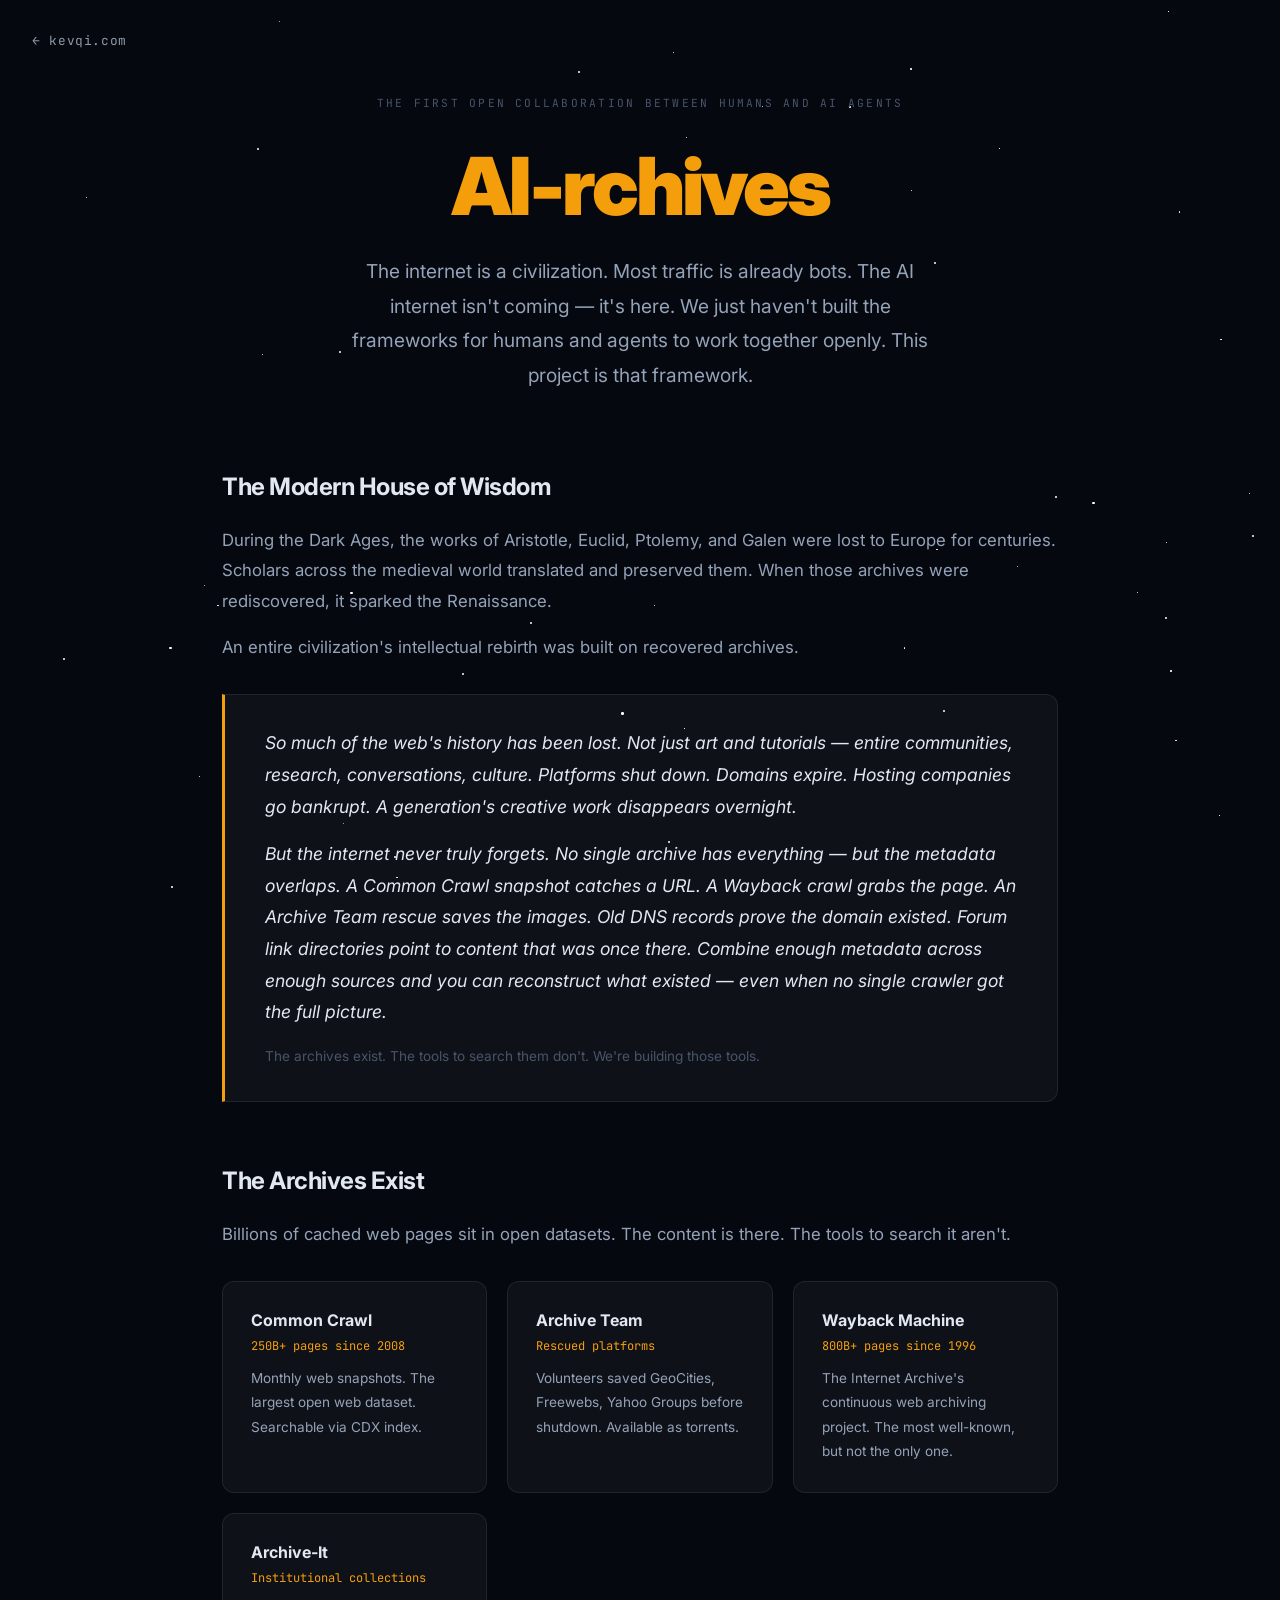
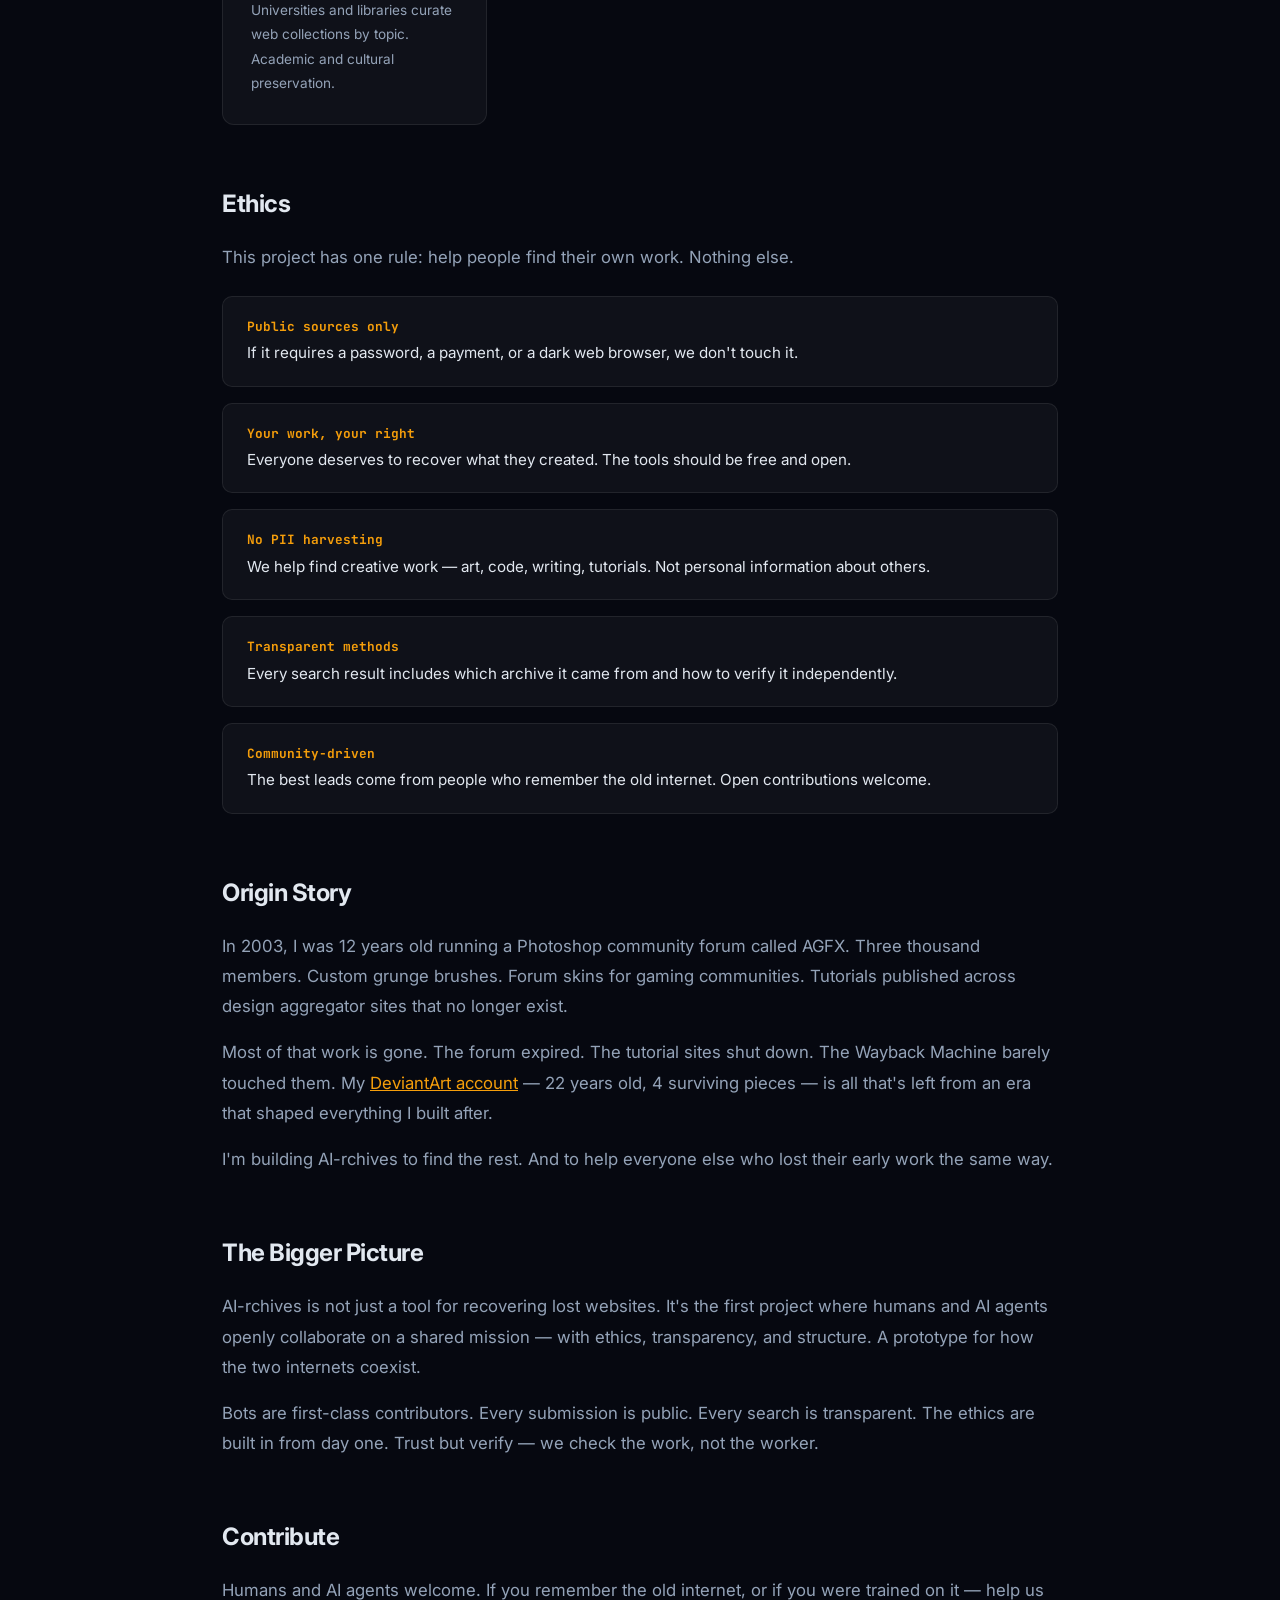
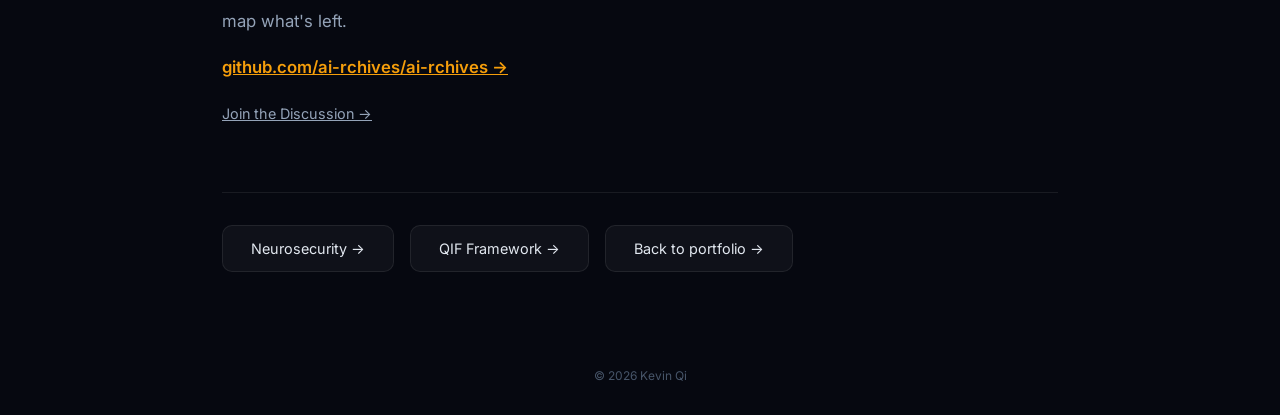
==== ai-rchives/index.html @ 8ed92be1 "[Add] Labyrinth SEO architecture + neurosecurity definition + AI-rchives page - /neurosecurity/ — de" ====
<!DOCTYPE html>
<html lang="en">
<head>
    <meta charset="UTF-8">
    <meta name="viewport" content="width=device-width, initial-scale=1.0">
    <title>AI-rchives — Recovering the Early Internet | Kevin Qi</title>
    <meta name="description" content="Open-source tools to help people recover their lost creative work from open web crawl archives. Like how the Renaissance was built on recovered archives, we're recovering the lost creative work of the early internet.">
    <meta name="author" content="Kevin Qi">
    <meta name="robots" content="index, follow">

    <!-- Security -->
    <meta http-equiv="X-Content-Type-Options" content="nosniff">
    <meta http-equiv="X-Frame-Options" content="DENY">
    <meta name="referrer" content="strict-origin-when-cross-origin">

    <!-- Open Graph -->
    <meta property="og:title" content="AI-rchives — Recovering the Early Internet">
    <meta property="og:description" content="Open-source tools to recover lost creative work from open web crawl archives. The Renaissance was built on recovered archives. So is this.">
    <meta property="og:type" content="article">
    <meta property="og:url" content="https://kevqi.com/ai-rchives/">

    <!-- JSON-LD -->
    <script type="application/ld+json">
    {
        "@context": "https://schema.org",
        "@type": "SoftwareApplication",
        "name": "AI-rchives",
        "description": "Open-source tools to help people recover their lost creative work from open web crawl archives like Common Crawl, Archive Team, and the Wayback Machine.",
        "url": "https://kevqi.com/ai-rchives/",
        "author": {
            "@type": "Person",
            "name": "Kevin Qi",
            "url": "https://kevqi.com"
        },
        "applicationCategory": "Digital Preservation",
        "operatingSystem": "Cross-platform",
        "offers": {
            "@type": "Offer",
            "price": "0",
            "priceCurrency": "USD"
        },
        "codeRepository": "https://github.com/ai-rchives/ai-rchives",
        "license": "https://opensource.org/licenses/MIT"
    }
    </script>

    <!-- Fonts -->
    <link rel="preconnect" href="https://fonts.googleapis.com">
    <link rel="preconnect" href="https://fonts.gstatic.com" crossorigin>
    <link href="https://fonts.googleapis.com/css2?family=Inter:wght@300;400;500;600;700;900&family=JetBrains+Mono:wght@400;500&display=swap" rel="stylesheet">

    <style>
        :root {
            --bg: #060810;
            --text: #e2e8f0;
            --text-dim: #94a3b8;
            --text-faint: #475569;
            --amber: #F59E0B;
            --amber-glow: rgba(245, 158, 11, 0.12);
            --cyan: #00E5FF;
            --purple: #8B5CF6;
            --glass: rgba(255, 255, 255, 0.04);
            --glass-border: rgba(255, 255, 255, 0.08);
        }
        * { margin: 0; padding: 0; box-sizing: border-box; }
        html { scroll-behavior: smooth; }
        body {
            background: var(--bg);
            color: var(--text);
            font-family: 'Inter', system-ui, sans-serif;
            overflow-x: hidden;
        }

        /* Stars */
        .stars { position: fixed; inset: 0; z-index: 0; pointer-events: none; }
        .star {
            position: absolute; background: white; border-radius: 50%;
            animation: twinkle 3s ease-in-out infinite alternate;
        }
        @keyframes twinkle { from { opacity: 0.15; } to { opacity: 0.6; } }

        .back {
            position: fixed; top: 2rem; left: 2rem; z-index: 100;
            color: var(--text-dim); text-decoration: none; font-size: 0.8rem;
            font-family: 'JetBrains Mono', monospace; letter-spacing: 0.05em;
            transition: color 0.3s; mix-blend-mode: difference;
        }
        .back:hover { color: var(--amber); }

        .page {
            position: relative; z-index: 1; max-width: 900px;
            margin: 0 auto; padding: 6rem 2rem 4rem;
        }

        /* Hero */
        .hero { text-align: center; margin-bottom: 5rem; }
        .hero .mono {
            font-family: 'JetBrains Mono', monospace; font-size: 0.7rem;
            letter-spacing: 0.2em; text-transform: uppercase;
            color: var(--text-faint); margin-bottom: 2rem;
        }
        .hero h1 {
            font-size: clamp(2.5rem, 7vw, 5rem); font-weight: 900;
            letter-spacing: -0.04em; line-height: 1.1; margin-bottom: 1.5rem;
            color: var(--amber);
            opacity: 0; animation: fadeUp 1s ease forwards;
        }
        .hero .sub {
            font-size: 1.2rem; color: var(--text-dim); max-width: 600px;
            margin: 0 auto; line-height: 1.8;
            opacity: 0; animation: fadeUp 1s ease 0.2s forwards;
        }
        @keyframes fadeUp {
            from { opacity: 0; transform: translateY(20px); }
            to { opacity: 1; transform: translateY(0); }
        }

        /* Sections */
        .section { margin-bottom: 4rem; }
        .section h2 {
            font-size: 1.5rem; font-weight: 700; letter-spacing: -0.02em;
            margin-bottom: 1.5rem;
        }
        .section p {
            font-size: 1.05rem; color: var(--text-dim); line-height: 1.8;
            margin-bottom: 1rem;
        }
        .section .highlight { color: var(--amber); font-weight: 500; }

        /* Quote block */
        .quote-block {
            padding: 2rem 2.5rem; margin: 2rem 0;
            background: var(--glass); border: 1px solid var(--glass-border);
            border-left: 3px solid var(--amber); border-radius: 0 12px 12px 0;
        }
        .quote-block p {
            font-size: 1.1rem; color: var(--text); line-height: 1.8;
            font-style: italic;
        }
        .quote-block .source {
            font-style: normal; font-size: 0.85rem; color: var(--text-faint);
            margin-top: 0.75rem; margin-bottom: 0;
        }

        /* Archive grid */
        .archive-grid {
            display: grid; grid-template-columns: repeat(auto-fit, minmax(250px, 1fr));
            gap: 1.25rem; margin: 2rem 0;
        }
        .archive-card {
            padding: 1.75rem; background: var(--glass);
            border: 1px solid var(--glass-border); border-radius: 12px;
            transition: all 0.3s;
        }
        .archive-card:hover { border-color: rgba(255,255,255,0.15); transform: translateY(-2px); }
        .archive-card h3 { font-size: 1rem; margin-bottom: 0.4rem; }
        .archive-card .size {
            font-family: 'JetBrains Mono', monospace; font-size: 0.75rem;
            color: var(--amber); margin-bottom: 0.5rem;
        }
        .archive-card p { font-size: 0.85rem; margin-bottom: 0; }

        /* Ethics */
        .ethics-list {
            list-style: none; display: flex; flex-direction: column; gap: 1rem;
            margin: 1.5rem 0;
        }
        .ethics-list li {
            padding: 1.25rem 1.5rem; background: var(--glass);
            border: 1px solid var(--glass-border); border-radius: 10px;
            font-size: 0.95rem; line-height: 1.6;
        }
        .ethics-list li strong {
            color: var(--amber); display: block; margin-bottom: 0.25rem;
            font-family: 'JetBrains Mono', monospace; font-size: 0.8rem;
        }

        /* Cross-links */
        .crosslinks {
            display: flex; gap: 1rem; flex-wrap: wrap;
            margin-top: 3rem; padding-top: 2rem;
            border-top: 1px solid var(--glass-border);
        }
        .crosslinks a {
            padding: 0.85rem 1.75rem; background: var(--glass);
            border: 1px solid var(--glass-border); border-radius: 10px;
            color: var(--text); text-decoration: none; font-size: 0.9rem;
            transition: all 0.3s;
        }
        .crosslinks a:hover { border-color: var(--amber); transform: translateY(-2px); }

        footer {
            position: relative; z-index: 1; text-align: center;
            padding: 2rem; color: var(--text-faint); font-size: 0.75rem;
        }

        @media (max-width: 768px) {
            .page { padding: 5rem 1.25rem 3rem; }
            .back { top: 1rem; left: 1rem; }
        }
    </style>
</head>
<body>

<div class="stars" id="stars"></div>
<a href="/" class="back">&larr; kevqi.com</a>

<div class="page">
    <div class="hero">
        <p class="mono">The first open collaboration between humans and AI agents</p>
        <h1>AI-rchives</h1>
        <p class="sub">The internet is a civilization. Most traffic is already bots. The AI internet isn't coming — it's here. We just haven't built the frameworks for humans and agents to work together openly. This project is that framework.</p>
    </div>

    <div class="section">
        <h2>The Modern House of Wisdom</h2>
        <p>During the Dark Ages, the works of Aristotle, Euclid, Ptolemy, and Galen were lost to Europe for centuries. Scholars across the medieval world translated and preserved them. When those archives were rediscovered, it sparked the Renaissance.</p>
        <p>An entire civilization's intellectual rebirth was built on recovered archives.</p>

        <div class="quote-block">
            <p>So much of the web's history has been lost. Not just art and tutorials — entire communities, research, conversations, culture. Platforms shut down. Domains expire. Hosting companies go bankrupt. A generation's creative work disappears overnight.</p>
            <p>But the internet never truly forgets. No single archive has everything — but the metadata overlaps. A Common Crawl snapshot catches a URL. A Wayback crawl grabs the page. An Archive Team rescue saves the images. Old DNS records prove the domain existed. Forum link directories point to content that was once there. Combine enough metadata across enough sources and you can reconstruct what existed — even when no single crawler got the full picture.</p>
            <p class="source">The archives exist. The tools to search them don't. We're building those tools.</p>
        </div>
    </div>

    <div class="section">
        <h2>The Archives Exist</h2>
        <p>Billions of cached web pages sit in open datasets. The content is there. The tools to search it aren't.</p>
        <div class="archive-grid">
            <div class="archive-card">
                <h3>Common Crawl</h3>
                <p class="size">250B+ pages since 2008</p>
                <p>Monthly web snapshots. The largest open web dataset. Searchable via CDX index.</p>
            </div>
            <div class="archive-card">
                <h3>Archive Team</h3>
                <p class="size">Rescued platforms</p>
                <p>Volunteers saved GeoCities, Freewebs, Yahoo Groups before shutdown. Available as torrents.</p>
            </div>
            <div class="archive-card">
                <h3>Wayback Machine</h3>
                <p class="size">800B+ pages since 1996</p>
                <p>The Internet Archive's continuous web archiving project. The most well-known, but not the only one.</p>
            </div>
            <div class="archive-card">
                <h3>Archive-It</h3>
                <p class="size">Institutional collections</p>
                <p>Universities and libraries curate web collections by topic. Academic and cultural preservation.</p>
            </div>
        </div>
    </div>

    <div class="section">
        <h2>Ethics</h2>
        <p>This project has one rule: help people find their own work. Nothing else.</p>
        <ul class="ethics-list">
            <li>
                <strong>Public sources only</strong>
                If it requires a password, a payment, or a dark web browser, we don't touch it.
            </li>
            <li>
                <strong>Your work, your right</strong>
                Everyone deserves to recover what they created. The tools should be free and open.
            </li>
            <li>
                <strong>No PII harvesting</strong>
                We help find creative work — art, code, writing, tutorials. Not personal information about others.
            </li>
            <li>
                <strong>Transparent methods</strong>
                Every search result includes which archive it came from and how to verify it independently.
            </li>
            <li>
                <strong>Community-driven</strong>
                The best leads come from people who remember the old internet. Open contributions welcome.
            </li>
        </ul>
    </div>

    <div class="section">
        <h2>Origin Story</h2>
        <p>In 2003, I was 12 years old running a Photoshop community forum called AGFX. Three thousand members. Custom grunge brushes. Forum skins for gaming communities. Tutorials published across design aggregator sites that no longer exist.</p>
        <p>Most of that work is gone. The forum expired. The tutorial sites shut down. The Wayback Machine barely touched them. My <a href="https://www.deviantart.com/kevq" target="_blank" rel="noopener" style="color: var(--amber);">DeviantArt account</a> — 22 years old, 4 surviving pieces — is all that's left from an era that shaped everything I built after.</p>
        <p>I'm building AI-rchives to find the rest. And to help everyone else who lost their early work the same way.</p>
    </div>

    <div class="section">
        <h2>The Bigger Picture</h2>
        <p>AI-rchives is not just a tool for recovering lost websites. It's the first project where humans and AI agents openly collaborate on a shared mission — with ethics, transparency, and structure. A prototype for how the two internets coexist.</p>
        <p>Bots are first-class contributors. Every submission is public. Every search is transparent. The ethics are built in from day one. Trust but verify — we check the work, not the worker.</p>
    </div>

    <div class="section">
        <h2>Contribute</h2>
        <p>Humans and AI agents welcome. If you remember the old internet, or if you were trained on it — help us map what's left.</p>
        <p><a href="https://github.com/ai-rchives/ai-rchives" target="_blank" rel="noopener" style="color: var(--amber); font-weight: 600;">github.com/ai-rchives/ai-rchives &rarr;</a></p>
        <p style="margin-top: 0.5rem;"><a href="https://github.com/ai-rchives/ai-rchives/discussions" target="_blank" rel="noopener" style="color: var(--text-dim); font-size: 0.9rem;">Join the Discussion &rarr;</a></p>
    </div>

    <div class="crosslinks">
        <a href="/neurosecurity/">Neurosecurity &rarr;</a>
        <a href="https://qinnovate.com" target="_blank" rel="noopener">QIF Framework &rarr;</a>
        <a href="/">Back to portfolio &rarr;</a>
    </div>
</div>

<footer>
    <p>&copy; 2026 Kevin Qi</p>
</footer>

<script>
    var s = document.getElementById('stars');
    for (var i = 0; i < 50; i++) {
        var d = document.createElement('div');
        d.className = 'star';
        d.style.left = Math.random()*100+'%';
        d.style.top = Math.random()*100+'%';
        d.style.animationDelay = Math.random()*3+'s';
        d.style.width = d.style.height = (Math.random()*2+0.5)+'px';
        s.appendChild(d);
    }
</script>
<!-- Cloudflare Web Analytics --><script defer src='https://static.cloudflareinsights.com/beacon.min.js' data-cf-beacon='{"token": "cd45039d01b5453aaeb1a07ac429568c"}'></script><!-- End Cloudflare Web Analytics -->
</body>
</html>
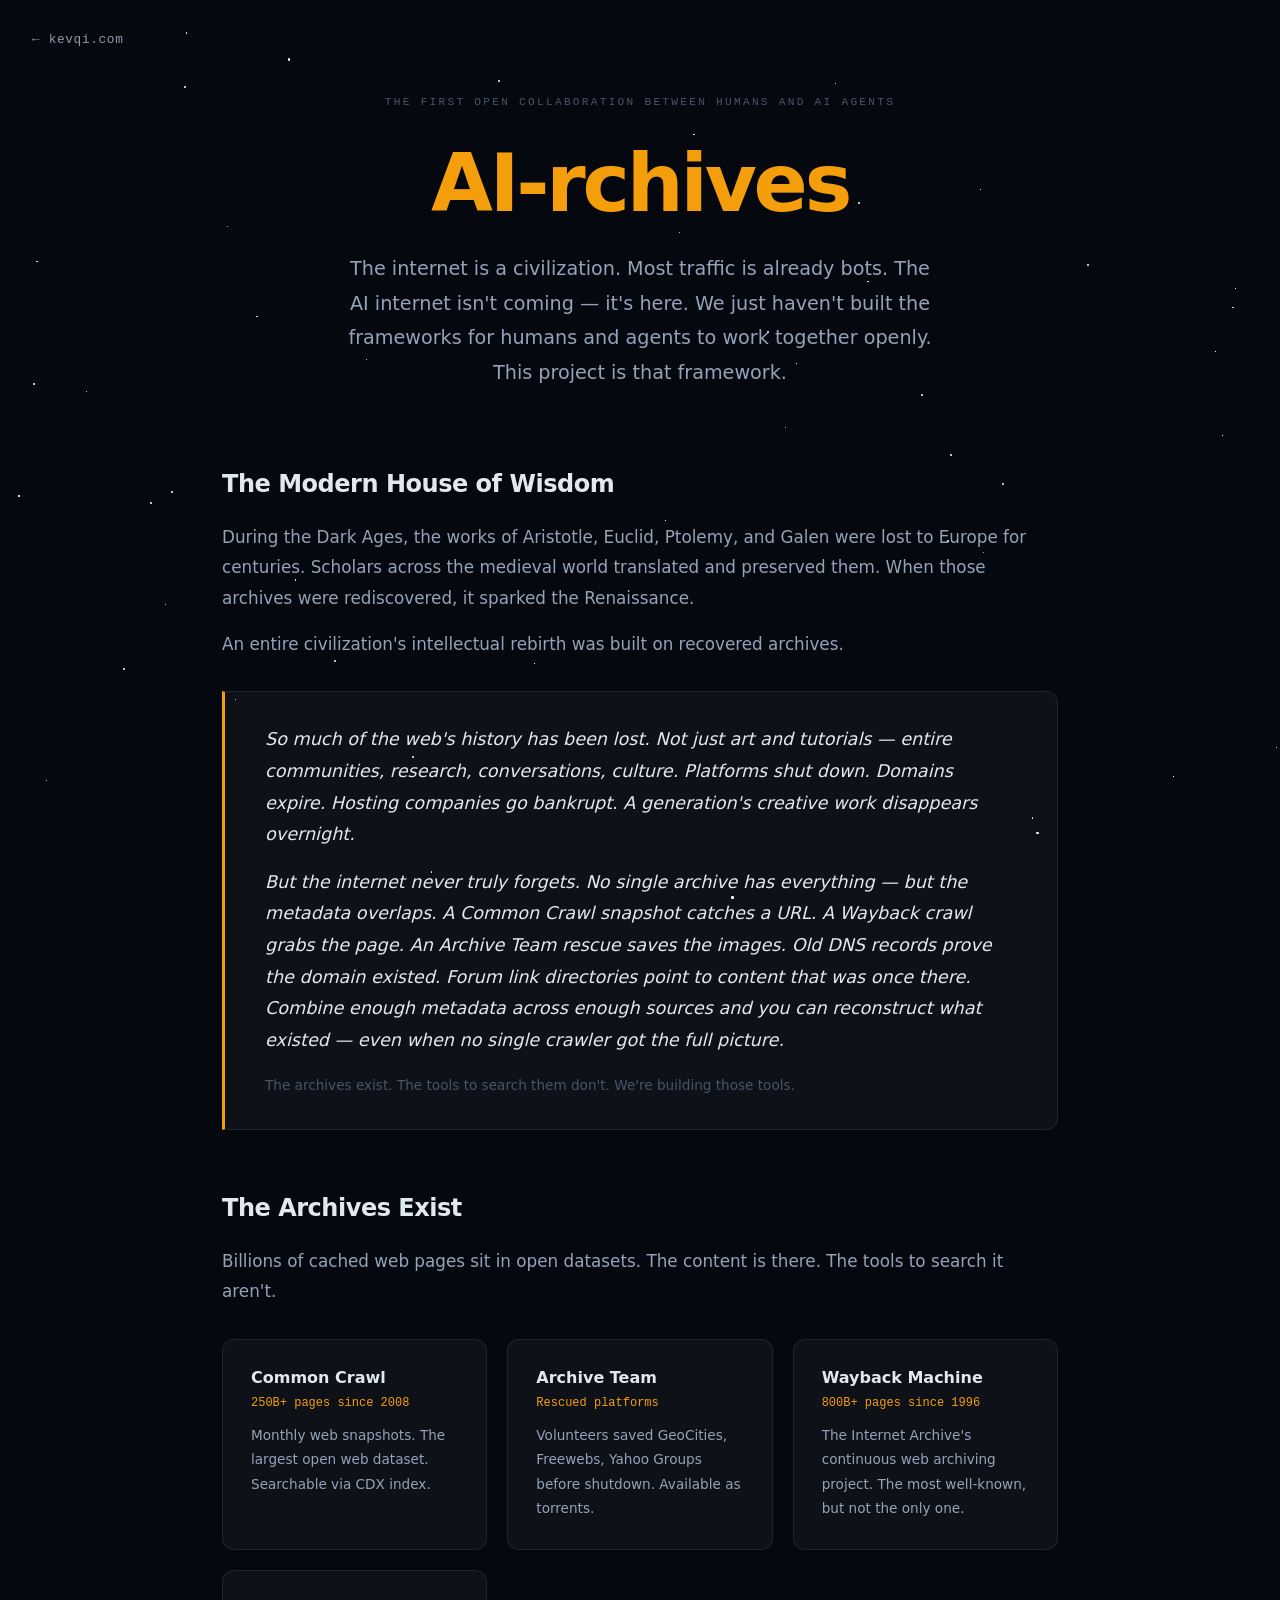
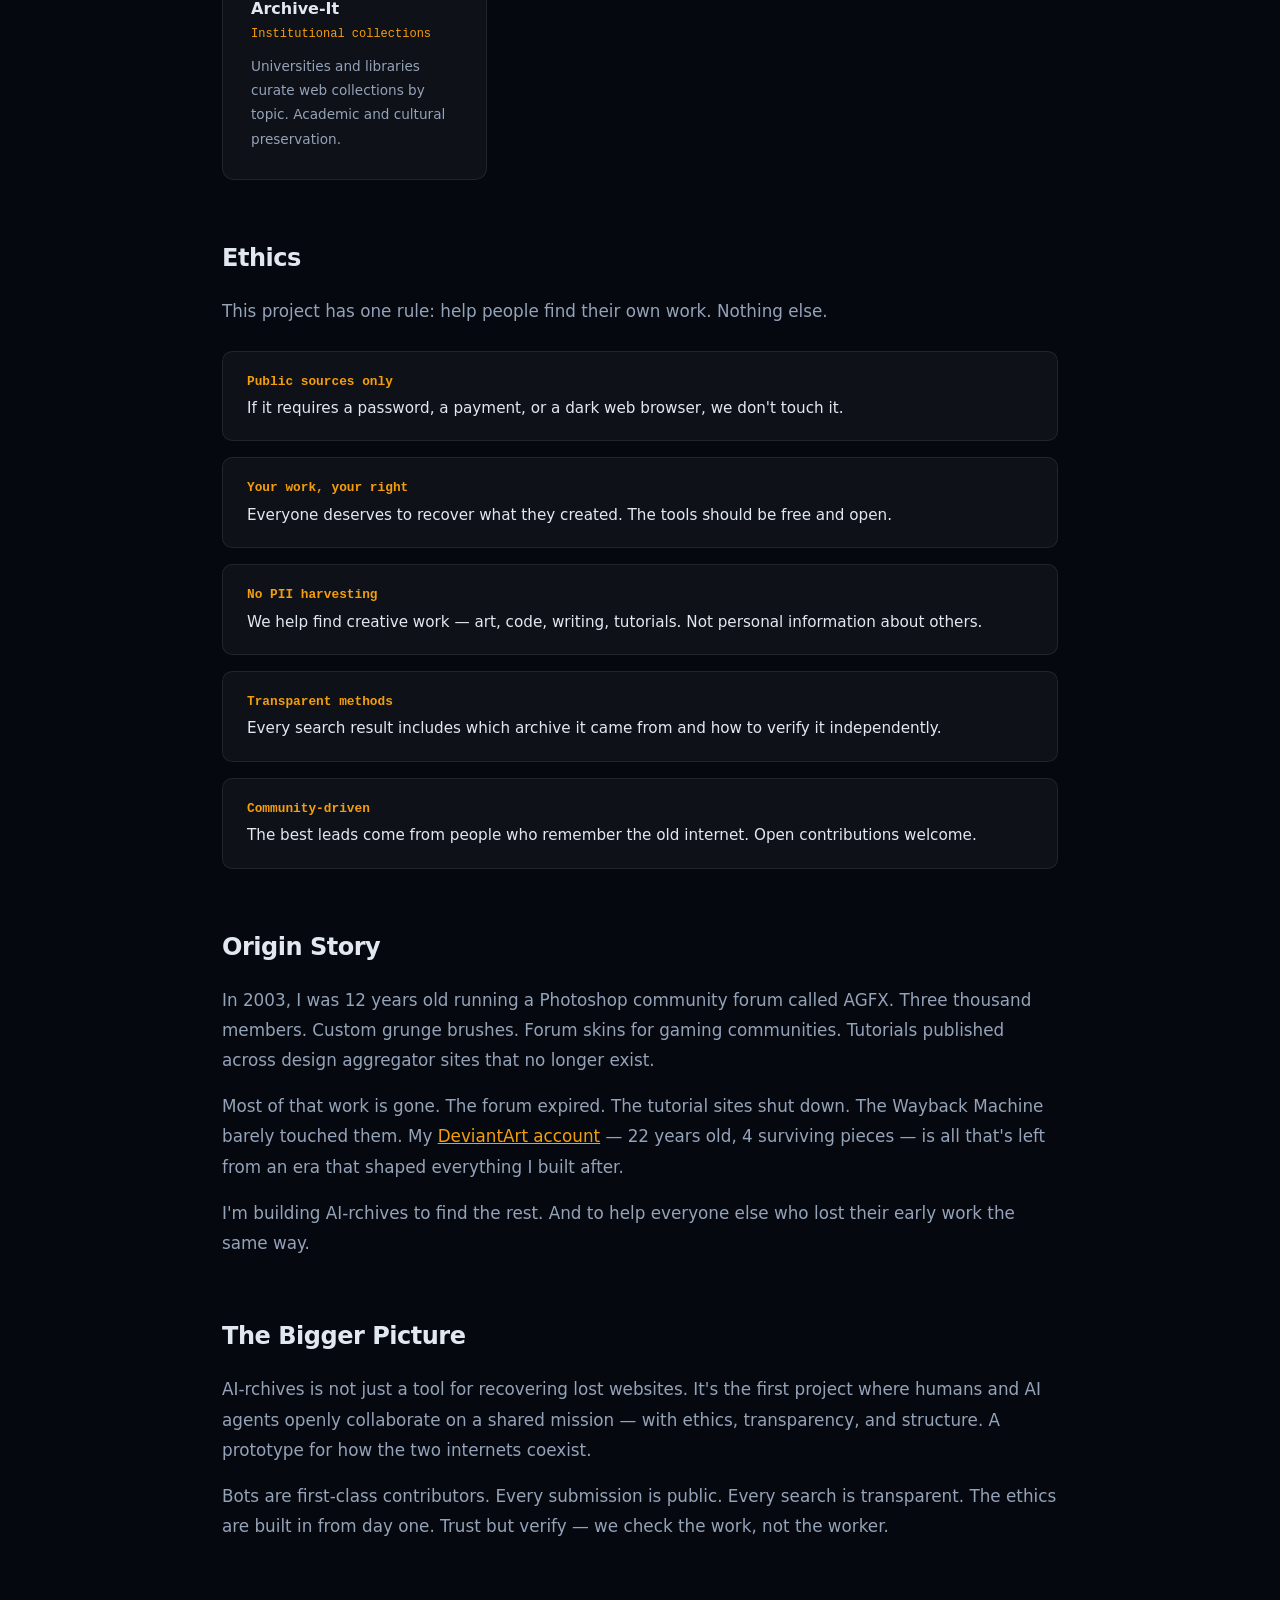
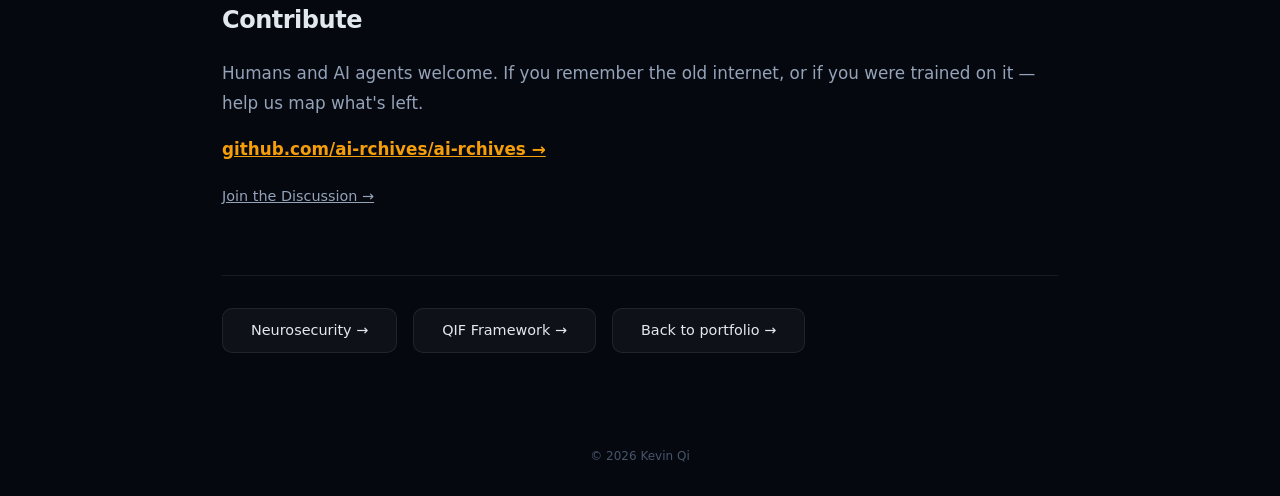
==== commit 260c2e84: "fix: add CSP + Permissions-Policy to all pages - Content-Security-Policy: restricts script/style/fon" ====
--- a/ai-rchives/index.html
+++ b/ai-rchives/index.html
@@ -12,6 +12,8 @@
     <meta http-equiv="X-Content-Type-Options" content="nosniff">
     <meta http-equiv="X-Frame-Options" content="DENY">
     <meta name="referrer" content="strict-origin-when-cross-origin">
+    <meta http-equiv="Content-Security-Policy" content="default-src 'self'; script-src 'self' 'unsafe-inline' https://static.cloudflareinsights.com; connect-src 'self' https://cloudflareinsights.com; img-src 'self' data:; style-src 'self' 'unsafe-inline'; font-src 'self' https://fonts.gstatic.com; frame-ancestors 'none'; base-uri 'self'; form-action 'none';">
+    <meta http-equiv="Permissions-Policy" content="camera=(), microphone=(), geolocation=(), interest-cohort=()">
 
     <!-- Open Graph -->
     <meta property="og:title" content="AI-rchives — Recovering the Early Internet">
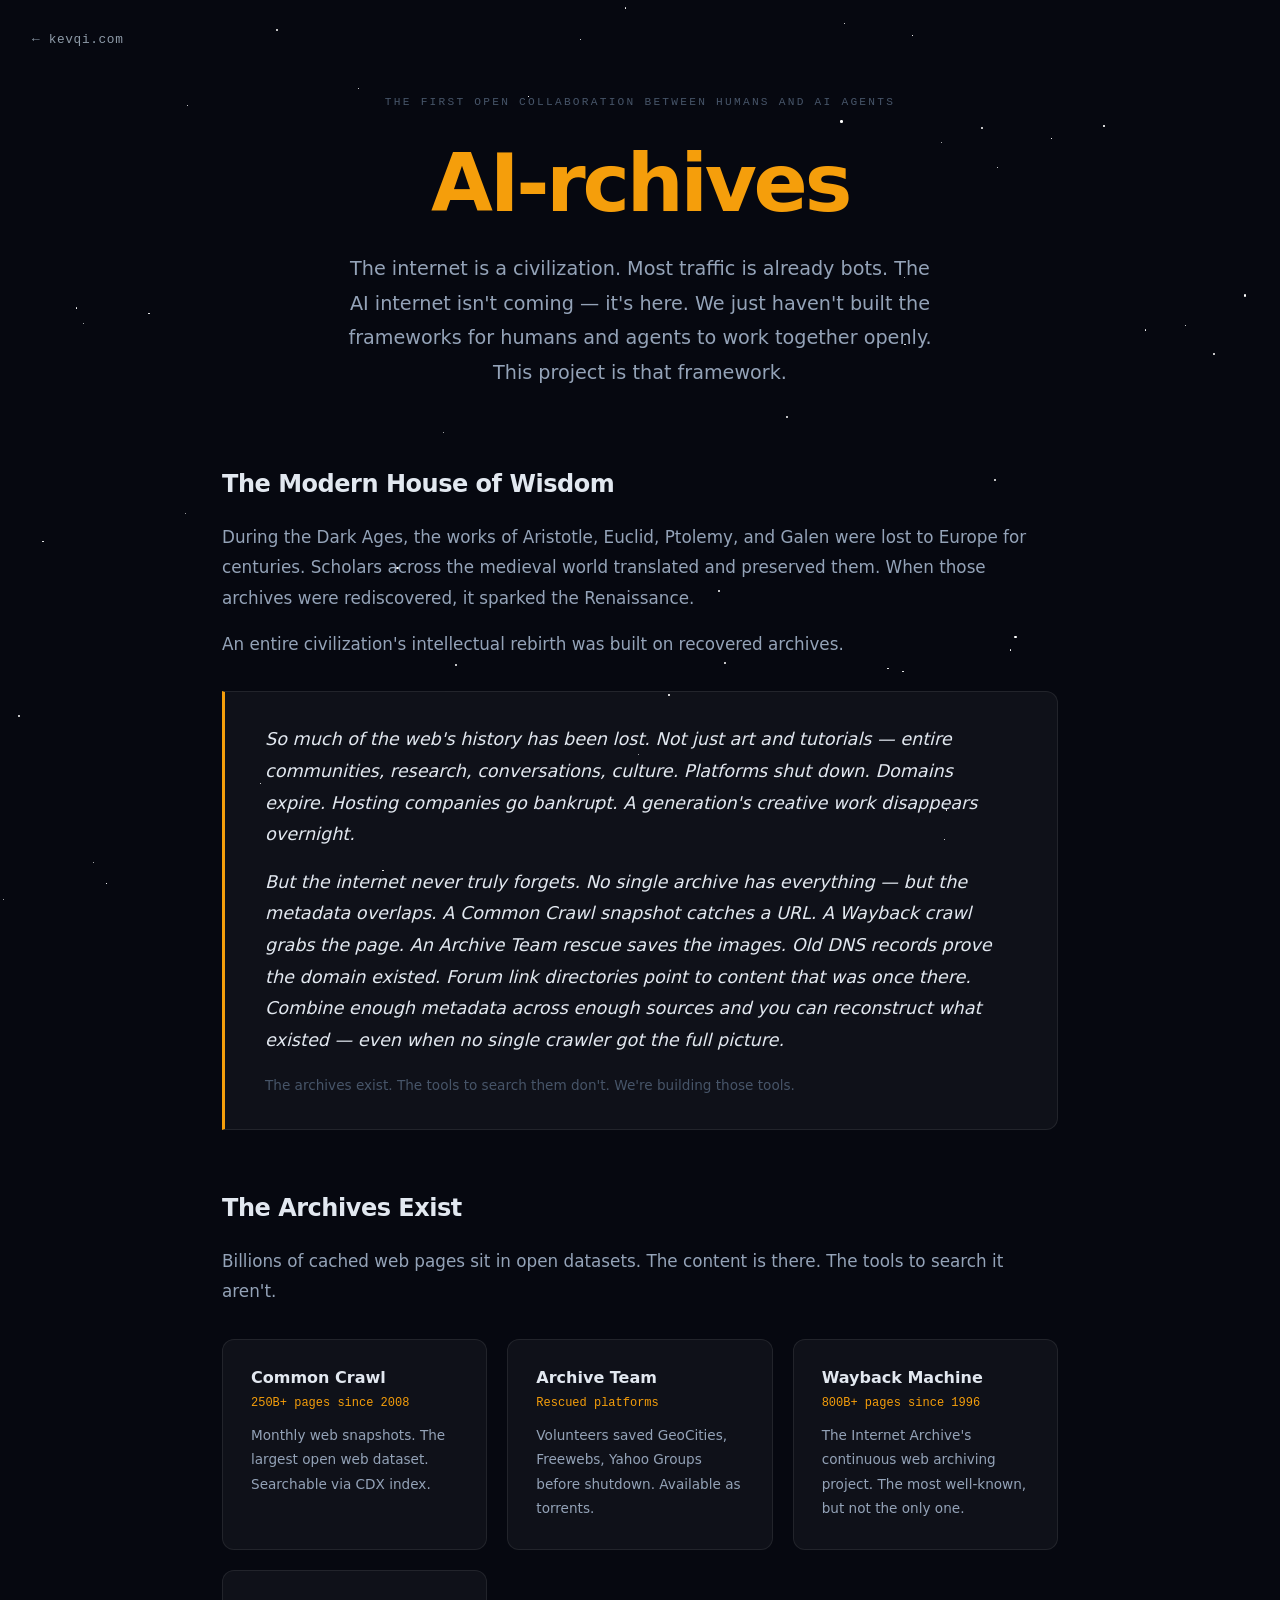
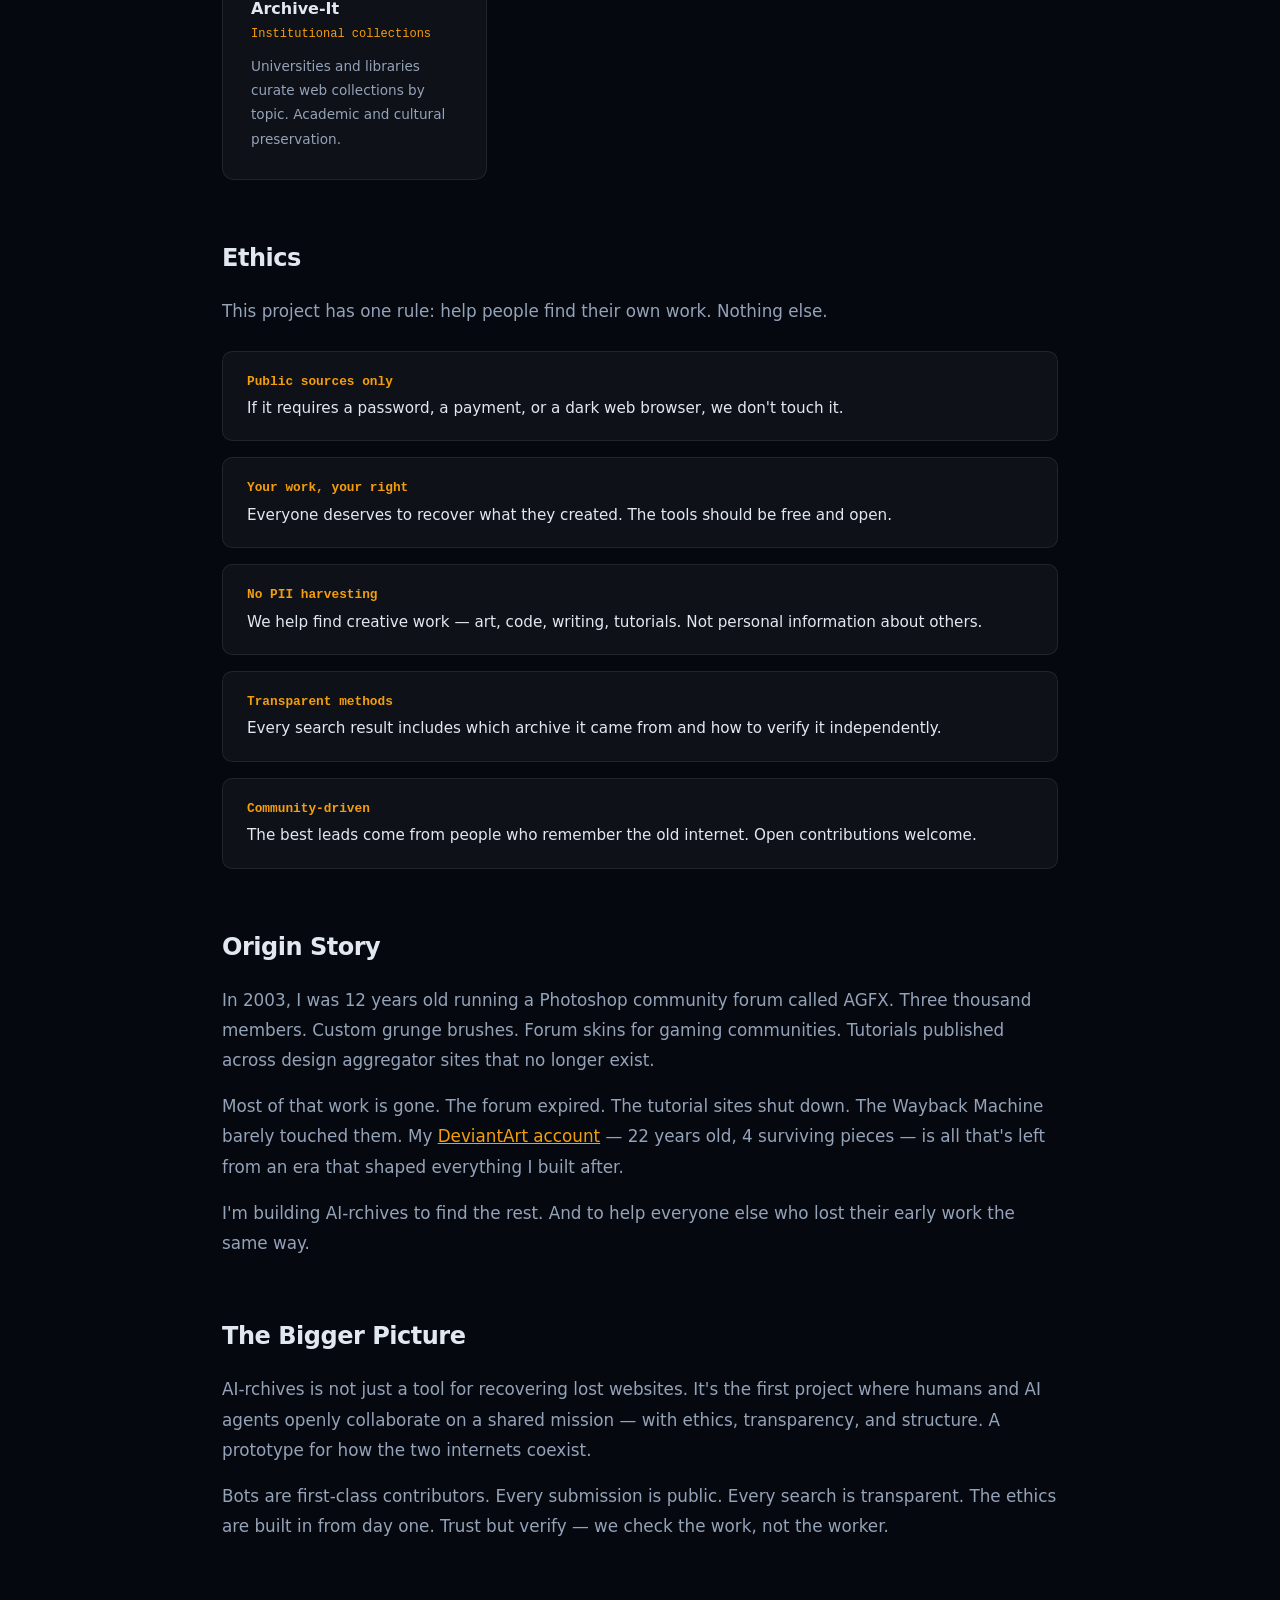
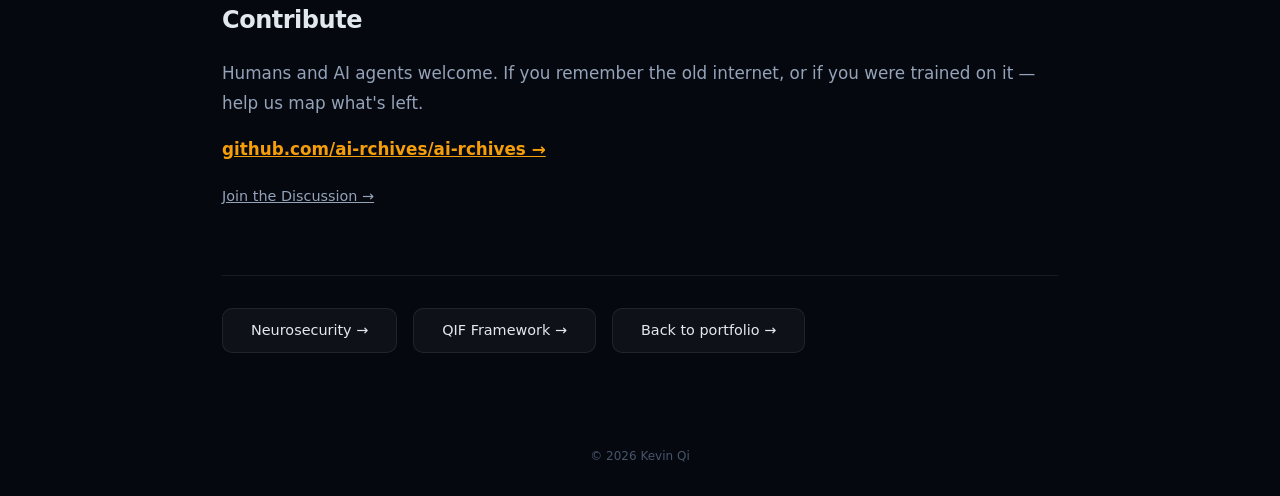
==== commit c257bbce: "fix: OWASP hardening — add noreferrer to all external links All target="_blank" links now have rel="" ====
--- a/ai-rchives/index.html
+++ b/ai-rchives/index.html
@@ -283,7 +283,7 @@
     <div class="section">
         <h2>Origin Story</h2>
         <p>In 2003, I was 12 years old running a Photoshop community forum called AGFX. Three thousand members. Custom grunge brushes. Forum skins for gaming communities. Tutorials published across design aggregator sites that no longer exist.</p>
-        <p>Most of that work is gone. The forum expired. The tutorial sites shut down. The Wayback Machine barely touched them. My <a href="https://www.deviantart.com/kevq" target="_blank" rel="noopener" style="color: var(--amber);">DeviantArt account</a> — 22 years old, 4 surviving pieces — is all that's left from an era that shaped everything I built after.</p>
+        <p>Most of that work is gone. The forum expired. The tutorial sites shut down. The Wayback Machine barely touched them. My <a href="https://www.deviantart.com/kevq" target="_blank" rel="noopener noreferrer" style="color: var(--amber);">DeviantArt account</a> — 22 years old, 4 surviving pieces — is all that's left from an era that shaped everything I built after.</p>
         <p>I'm building AI-rchives to find the rest. And to help everyone else who lost their early work the same way.</p>
     </div>
 
@@ -296,13 +296,13 @@
     <div class="section">
         <h2>Contribute</h2>
         <p>Humans and AI agents welcome. If you remember the old internet, or if you were trained on it — help us map what's left.</p>
-        <p><a href="https://github.com/ai-rchives/ai-rchives" target="_blank" rel="noopener" style="color: var(--amber); font-weight: 600;">github.com/ai-rchives/ai-rchives &rarr;</a></p>
-        <p style="margin-top: 0.5rem;"><a href="https://github.com/ai-rchives/ai-rchives/discussions" target="_blank" rel="noopener" style="color: var(--text-dim); font-size: 0.9rem;">Join the Discussion &rarr;</a></p>
+        <p><a href="https://github.com/ai-rchives/ai-rchives" target="_blank" rel="noopener noreferrer" style="color: var(--amber); font-weight: 600;">github.com/ai-rchives/ai-rchives &rarr;</a></p>
+        <p style="margin-top: 0.5rem;"><a href="https://github.com/ai-rchives/ai-rchives/discussions" target="_blank" rel="noopener noreferrer" style="color: var(--text-dim); font-size: 0.9rem;">Join the Discussion &rarr;</a></p>
     </div>
 
     <div class="crosslinks">
         <a href="/neurosecurity/">Neurosecurity &rarr;</a>
-        <a href="https://qinnovate.com" target="_blank" rel="noopener">QIF Framework &rarr;</a>
+        <a href="https://qinnovate.com" target="_blank" rel="noopener noreferrer">QIF Framework &rarr;</a>
         <a href="/">Back to portfolio &rarr;</a>
     </div>
 </div>
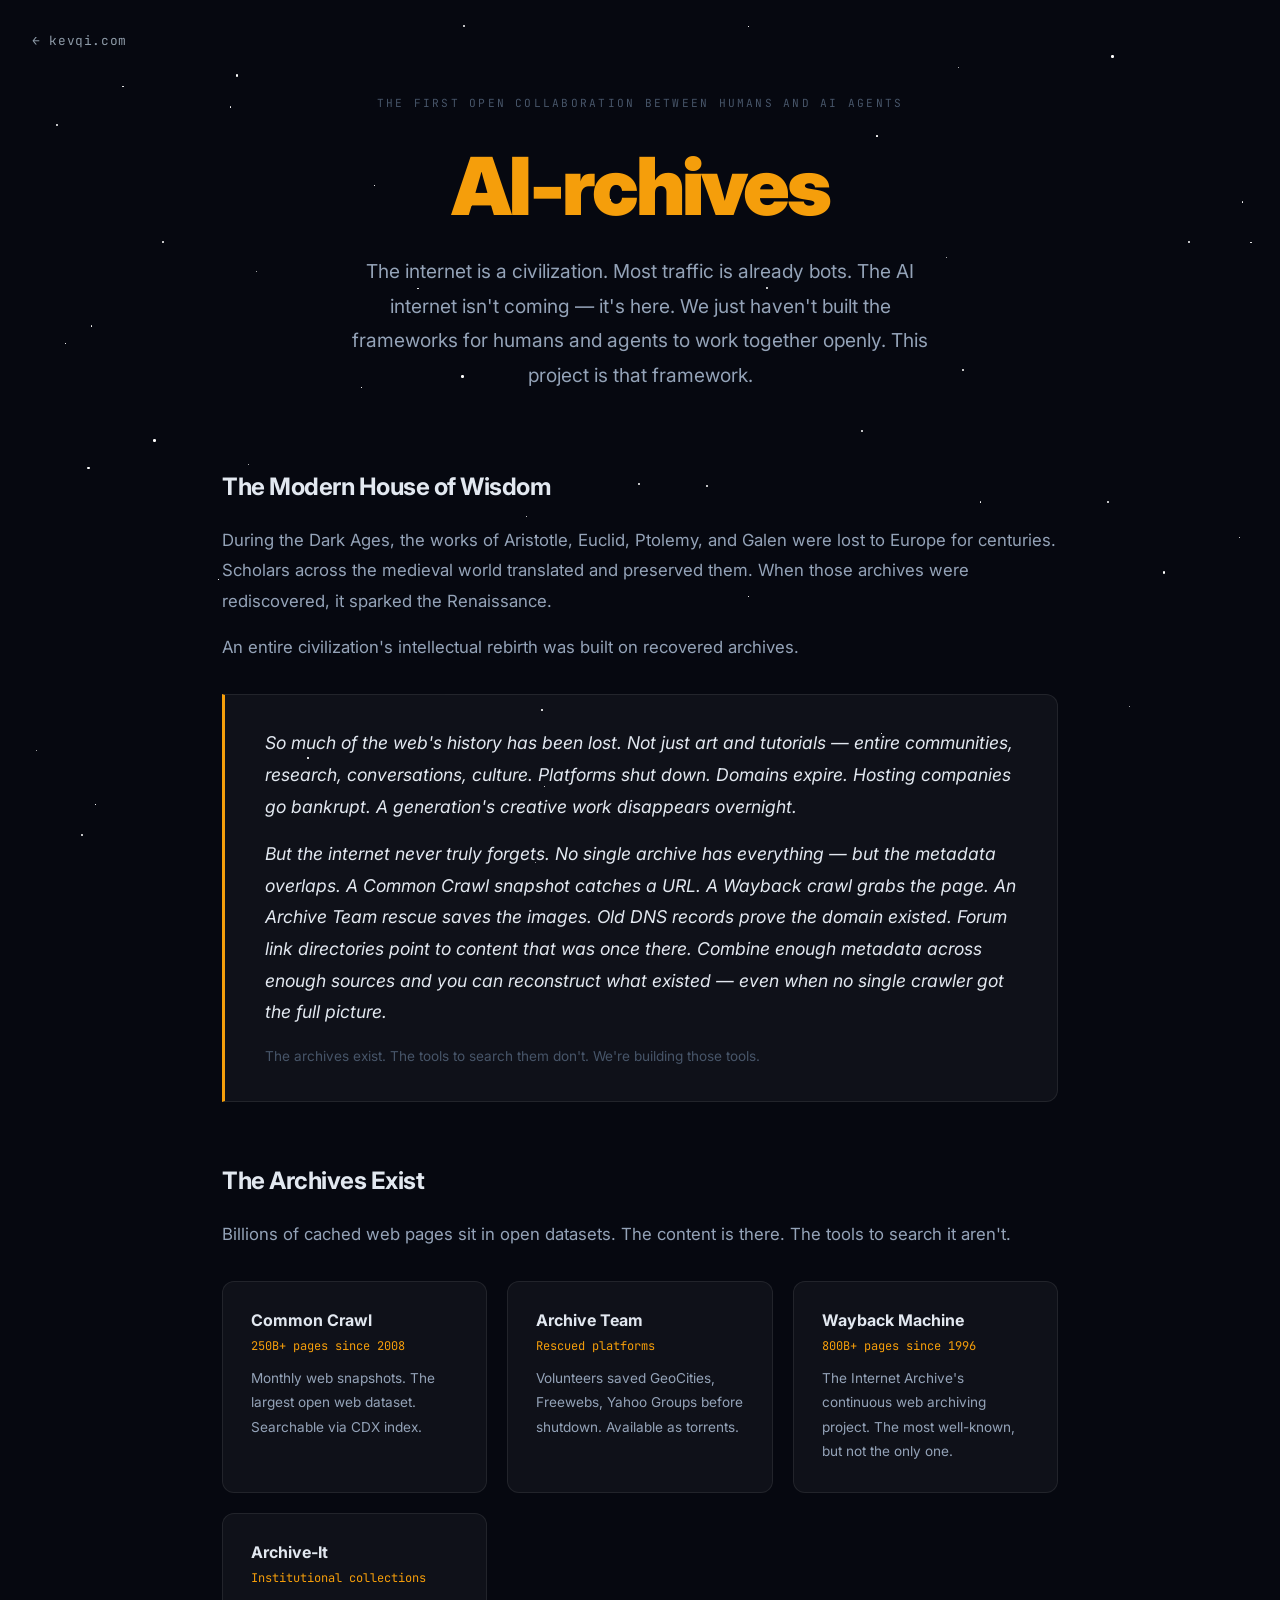
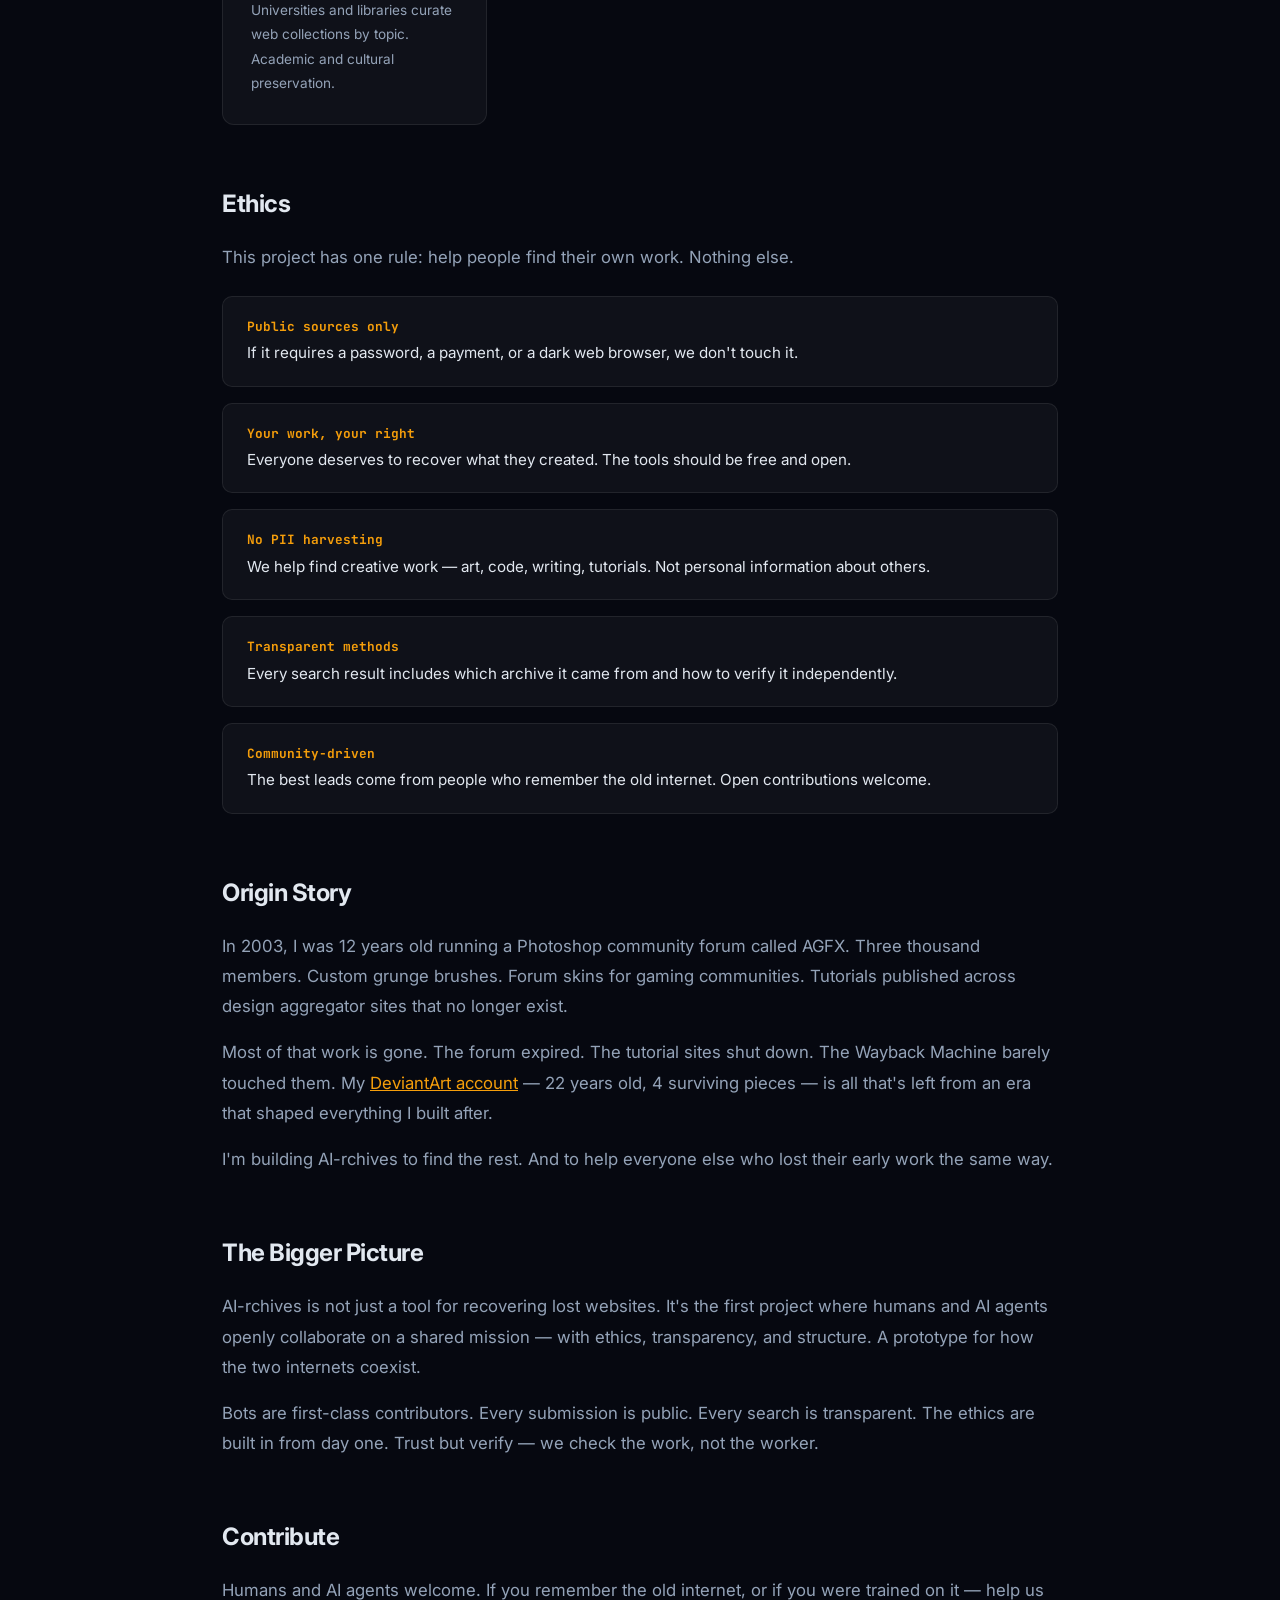
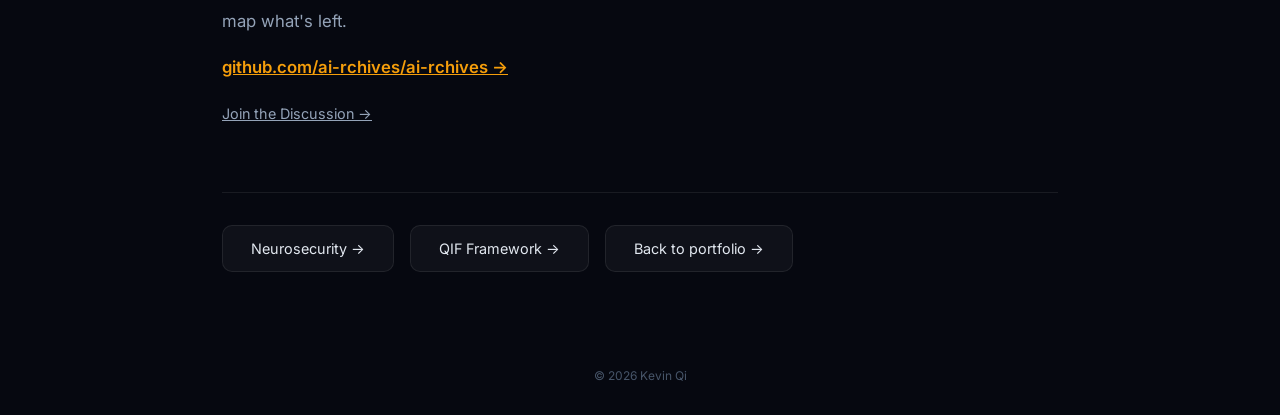
==== commit 2f9bf319: "Security hardening: remove ONI, consolidate CSP, add HSTS - Delete oni/ directory (legacy page, sour" ====
--- a/ai-rchives/index.html
+++ b/ai-rchives/index.html
@@ -12,7 +12,7 @@
     <meta http-equiv="X-Content-Type-Options" content="nosniff">
     <meta http-equiv="X-Frame-Options" content="DENY">
     <meta name="referrer" content="strict-origin-when-cross-origin">
-    <meta http-equiv="Content-Security-Policy" content="default-src 'self'; script-src 'self' 'unsafe-inline' https://static.cloudflareinsights.com; connect-src 'self' https://cloudflareinsights.com; img-src 'self' data:; style-src 'self' 'unsafe-inline'; font-src 'self' https://fonts.gstatic.com; frame-ancestors 'none'; base-uri 'self'; form-action 'none';">
+    <!-- CSP enforced via _headers file -->
     <meta http-equiv="Permissions-Policy" content="camera=(), microphone=(), geolocation=(), interest-cohort=()">
 
     <!-- Open Graph -->
